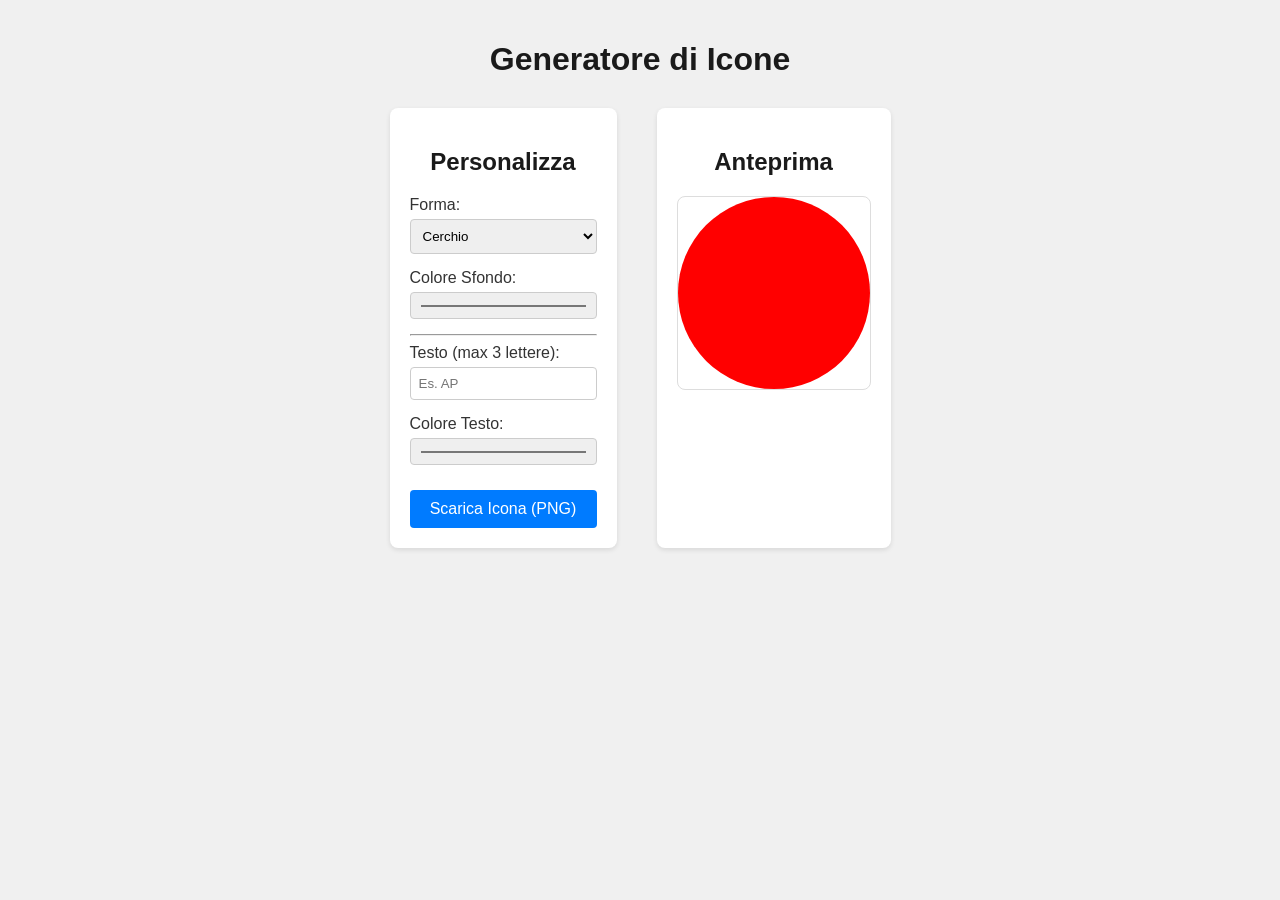
==== index.html @ 02bdbdcc "feat: Create web-based icon generator This commit introduces a simple web application for generating" ====
<!DOCTYPE html>
<html lang="it">
<head>
    <meta charset="UTF-8">
    <meta name="viewport" content="width=device-width, initial-scale=1.0">
    <title>Generatore di Icone</title>
    <link rel="stylesheet" href="style.css">
</head>
<body>
    <h1>Generatore di Icone</h1>

    <div class="container">
        <div class="controls">
            <h2>Personalizza</h2>
            <div class="control-group">
                <label for="shape">Forma:</label>
                <select id="shape">
                    <option value="circle">Cerchio</option>
                    <option value="square">Quadrato</option>
                    <option value="squircle">Quadrato Arrotondato</option>
                </select>
            </div>

            <div class="control-group">
                <label for="bgColor">Colore Sfondo:</label>
                <input type="color" id="bgColor" value="#ff0000">
            </div>

            <hr>

            <div class="control-group">
                <label for="iconText">Testo (max 3 lettere):</label>
                <input type="text" id="iconText" placeholder="Es. AP" maxlength="3">
            </div>

            <div class="control-group">
                <label for="textColor">Colore Testo:</label>
                <input type="color" id="textColor" value="#ffffff">
            </div>

            <button id="downloadBtn">Scarica Icona (PNG)</button>
        </div>
        <div class="preview">
            <h2>Anteprima</h2>
            <canvas id="iconCanvas" width="192" height="192"></canvas>
        </div>
    </div>

    <script src="script.js"></script>
</body>
</html>
---- style.css ----
body {
    font-family: sans-serif;
    background-color: #f0f0f0;
    color: #333;
    margin: 0;
    padding: 20px;
}

h1, h2 {
    text-align: center;
    color: #1a1a1a;
}

.container {
    display: flex;
    justify-content: center;
    gap: 40px;
    margin-top: 30px;
}

.controls {
    background-color: #fff;
    padding: 20px;
    border-radius: 8px;
    box-shadow: 0 2px 5px rgba(0,0,0,0.1);
}

.preview {
    background-color: #fff;
    padding: 20px;
    border-radius: 8px;
    box-shadow: 0 2px 5px rgba(0,0,0,0.1);
    text-align: center;
}

canvas {
    border: 1px solid #ddd;
    border-radius: 8px;
}

.control-group {
    margin-bottom: 15px;
}

.control-group label {
    display: block;
    margin-bottom: 5px;
}

.control-group input,
.control-group select {
    width: 100%;
    padding: 8px;
    border-radius: 4px;
    border: 1px solid #ccc;
    box-sizing: border-box;
}

button {
    width: 100%;
    padding: 10px;
    margin-top: 10px;
    border: none;
    border-radius: 4px;
    background-color: #007bff;
    color: white;
    font-size: 16px;
    cursor: pointer;
    transition: background-color 0.3s;
}

button:hover {
    background-color: #0056b3;
}
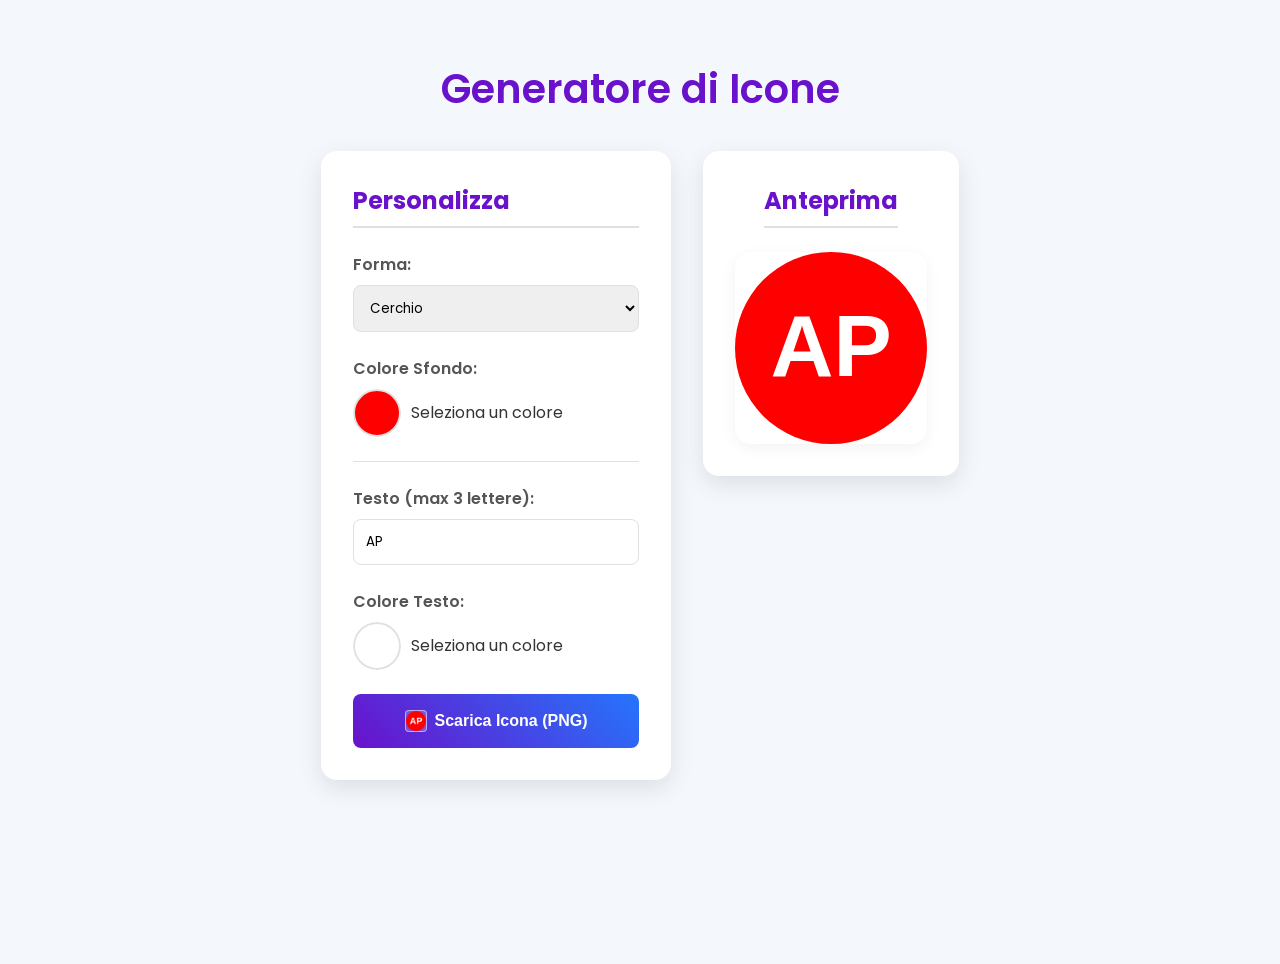
==== commit 9782f386: "feat: Fix icon generator and modernize UI This commit addresses issues with the icon generator where" ====
--- a/index.html
+++ b/index.html
@@ -4,48 +4,60 @@
     <meta charset="UTF-8">
     <meta name="viewport" content="width=device-width, initial-scale=1.0">
     <title>Generatore di Icone</title>
+    <link rel="preconnect" href="https://fonts.googleapis.com">
+    <link rel="preconnect" href="https://fonts.gstatic.com" crossorigin>
+    <link href="https://fonts.googleapis.com/css2?family=Poppins:wght@400;600&display=swap" rel="stylesheet">
     <link rel="stylesheet" href="style.css">
 </head>
 <body>
-    <h1>Generatore di Icone</h1>
+    <main>
+        <h1>Generatore di Icone</h1>
+        <div class="container">
+            <div class="controls card">
+                <h2>Personalizza</h2>
+                <div class="control-group">
+                    <label for="shape">Forma:</label>
+                    <select id="shape">
+                        <option value="circle">Cerchio</option>
+                        <option value="square">Quadrato</option>
+                        <option value="squircle">Quadrato Arrotondato</option>
+                    </select>
+                </div>
 
-    <div class="container">
-        <div class="controls">
-            <h2>Personalizza</h2>
-            <div class="control-group">
-                <label for="shape">Forma:</label>
-                <select id="shape">
-                    <option value="circle">Cerchio</option>
-                    <option value="square">Quadrato</option>
-                    <option value="squircle">Quadrato Arrotondato</option>
-                </select>
+                <div class="control-group">
+                    <label for="bgColor">Colore Sfondo:</label>
+                    <div class="color-input-wrapper">
+                        <input type="color" id="bgColor" value="#ff0000">
+                        <span>Seleziona un colore</span>
+                    </div>
+                </div>
+
+                <hr>
+
+                <div class="control-group">
+                    <label for="iconText">Testo (max 3 lettere):</label>
+                    <input type="text" id="iconText" placeholder="Es. AP" maxlength="3" value="AP">
+                </div>
+
+                <div class="control-group">
+                    <label for="textColor">Colore Testo:</label>
+                     <div class="color-input-wrapper">
+                        <input type="color" id="textColor" value="#ffffff">
+                        <span>Seleziona un colore</span>
+                    </div>
+                </div>
+
+                <button id="downloadBtn">
+                    <img id="btnPreview" src="" alt="preview" width="20" height="20">
+                    Scarica Icona (PNG)
+                </button>
             </div>
-
-            <div class="control-group">
-                <label for="bgColor">Colore Sfondo:</label>
-                <input type="color" id="bgColor" value="#ff0000">
+            <div class="preview card">
+                <h2>Anteprima</h2>
+                <canvas id="iconCanvas" width="192" height="192"></canvas>
             </div>
-
-            <hr>
-
-            <div class="control-group">
-                <label for="iconText">Testo (max 3 lettere):</label>
-                <input type="text" id="iconText" placeholder="Es. AP" maxlength="3">
-            </div>
-
-            <div class="control-group">
-                <label for="textColor">Colore Testo:</label>
-                <input type="color" id="textColor" value="#ffffff">
-            </div>
-
-            <button id="downloadBtn">Scarica Icona (PNG)</button>
         </div>
-        <div class="preview">
-            <h2>Anteprima</h2>
-            <canvas id="iconCanvas" width="192" height="192"></canvas>
-        </div>
-    </div>
-
+    </main>
     <script src="script.js"></script>
 </body>
 </html>
--- a/style.css
+++ b/style.css
@@ -1,74 +1,167 @@
-body {
-    font-family: sans-serif;
-    background-color: #f0f0f0;
-    color: #333;
-    margin: 0;
-    padding: 20px;
+@import url('https://fonts.googleapis.com/css2?family=Poppins:wght@400;600&display=swap');
+
+:root {
+    --primary-color: #6a11cb;
+    --secondary-color: #2575fc;
+    --background-color: #f4f7fc;
+    --card-background: #ffffff;
+    --text-color: #333;
+    --light-gray: #e0e0e0;
+    --shadow-color: rgba(0, 0, 0, 0.1);
+    --font-family: 'Poppins', sans-serif;
 }
 
-h1, h2 {
+body {
+    font-family: var(--font-family);
+    background-color: var(--background-color);
+    color: var(--text-color);
+    margin: 0;
+    padding: 2rem;
+    display: flex;
+    justify-content: center;
+    align-items: flex-start;
+    min-height: 100vh;
+}
+
+h1 {
+    font-size: 2.5rem;
+    font-weight: 600;
     text-align: center;
-    color: #1a1a1a;
+    color: var(--primary-color);
+    margin-bottom: 2rem;
 }
 
 .container {
-    display: flex;
-    justify-content: center;
-    gap: 40px;
-    margin-top: 30px;
+    display: grid;
+    grid-template-columns: 350px 1fr;
+    gap: 2rem;
+    width: 100%;
+    max-width: 900px;
+    align-items: flex-start;
 }
 
-.controls {
-    background-color: #fff;
-    padding: 20px;
-    border-radius: 8px;
-    box-shadow: 0 2px 5px rgba(0,0,0,0.1);
+.card {
+    background-color: var(--card-background);
+    padding: 2rem;
+    border-radius: 16px;
+    box-shadow: 0 8px 24px var(--shadow-color);
+    transition: all 0.3s ease;
 }
 
-.preview {
-    background-color: #fff;
-    padding: 20px;
-    border-radius: 8px;
-    box-shadow: 0 2px 5px rgba(0,0,0,0.1);
-    text-align: center;
+.card:hover {
+    transform: translateY(-5px);
+    box-shadow: 0 12px 32px var(--shadow-color);
 }
 
-canvas {
-    border: 1px solid #ddd;
-    border-radius: 8px;
+.controls h2, .preview h2 {
+    font-size: 1.5rem;
+    margin-top: 0;
+    margin-bottom: 1.5rem;
+    color: var(--primary-color);
+    border-bottom: 2px solid var(--light-gray);
+    padding-bottom: 0.5rem;
 }
 
 .control-group {
-    margin-bottom: 15px;
+    margin-bottom: 1.5rem;
 }
 
 .control-group label {
     display: block;
-    margin-bottom: 5px;
+    margin-bottom: 0.5rem;
+    font-weight: 600;
+    color: #555;
 }
 
-.control-group input,
+.control-group input[type="text"],
 .control-group select {
     width: 100%;
-    padding: 8px;
-    border-radius: 4px;
-    border: 1px solid #ccc;
+    padding: 0.75rem;
+    border-radius: 8px;
+    border: 1px solid var(--light-gray);
     box-sizing: border-box;
+    font-family: var(--font-family);
+    transition: all 0.3s ease;
 }
 
-button {
-    width: 100%;
-    padding: 10px;
-    margin-top: 10px;
-    border: none;
-    border-radius: 4px;
-    background-color: #007bff;
-    color: white;
-    font-size: 16px;
-    cursor: pointer;
-    transition: background-color 0.3s;
+.control-group input[type="text"]:focus,
+.control-group select:focus {
+    outline: none;
+    border-color: var(--primary-color);
+    box-shadow: 0 0 0 3px rgba(106, 17, 203, 0.2);
 }
 
-button:hover {
-    background-color: #0056b3;
+.color-input-wrapper {
+    display: flex;
+    align-items: center;
+    gap: 10px;
 }
+
+input[type="color"] {
+    -webkit-appearance: none;
+    -moz-appearance: none;
+    appearance: none;
+    width: 48px;
+    height: 48px;
+    padding: 0;
+    border: none;
+    border-radius: 50%;
+    cursor: pointer;
+    background-color: transparent;
+}
+input[type="color"]::-webkit-color-swatch-wrapper {
+    padding: 0;
+    border-radius: 50%;
+}
+input[type="color"]::-webkit-color-swatch {
+    border: 2px solid var(--light-gray);
+    border-radius: 50%;
+}
+
+.preview {
+    display: flex;
+    flex-direction: column;
+    align-items: center;
+    justify-content: center;
+}
+
+canvas {
+    border: none;
+    border-radius: 16px;
+    box-shadow: 0 4px 16px rgba(0,0,0,0.05);
+}
+
+#downloadBtn {
+    width: 100%;
+    padding: 1rem;
+    margin-top: 1rem;
+    border: none;
+    border-radius: 8px;
+    background-image: linear-gradient(45deg, var(--primary-color), var(--secondary-color));
+    color: white;
+    font-size: 1rem;
+    font-weight: 600;
+    cursor: pointer;
+    transition: all 0.3s ease;
+    display: flex;
+    align-items: center;
+    justify-content: center;
+    gap: 8px;
+}
+
+#downloadBtn:hover {
+    transform: translateY(-2px);
+    box-shadow: 0 6px 20px rgba(106, 17, 203, 0.3);
+}
+
+#btnPreview {
+    border-radius: 4px;
+    background-color: rgba(255,255,255,0.2);
+    border: 1px solid rgba(255,255,255,0.5);
+}
+
+hr {
+    border: none;
+    border-top: 1px solid var(--light-gray);
+    margin: 1.5rem 0;
+}
